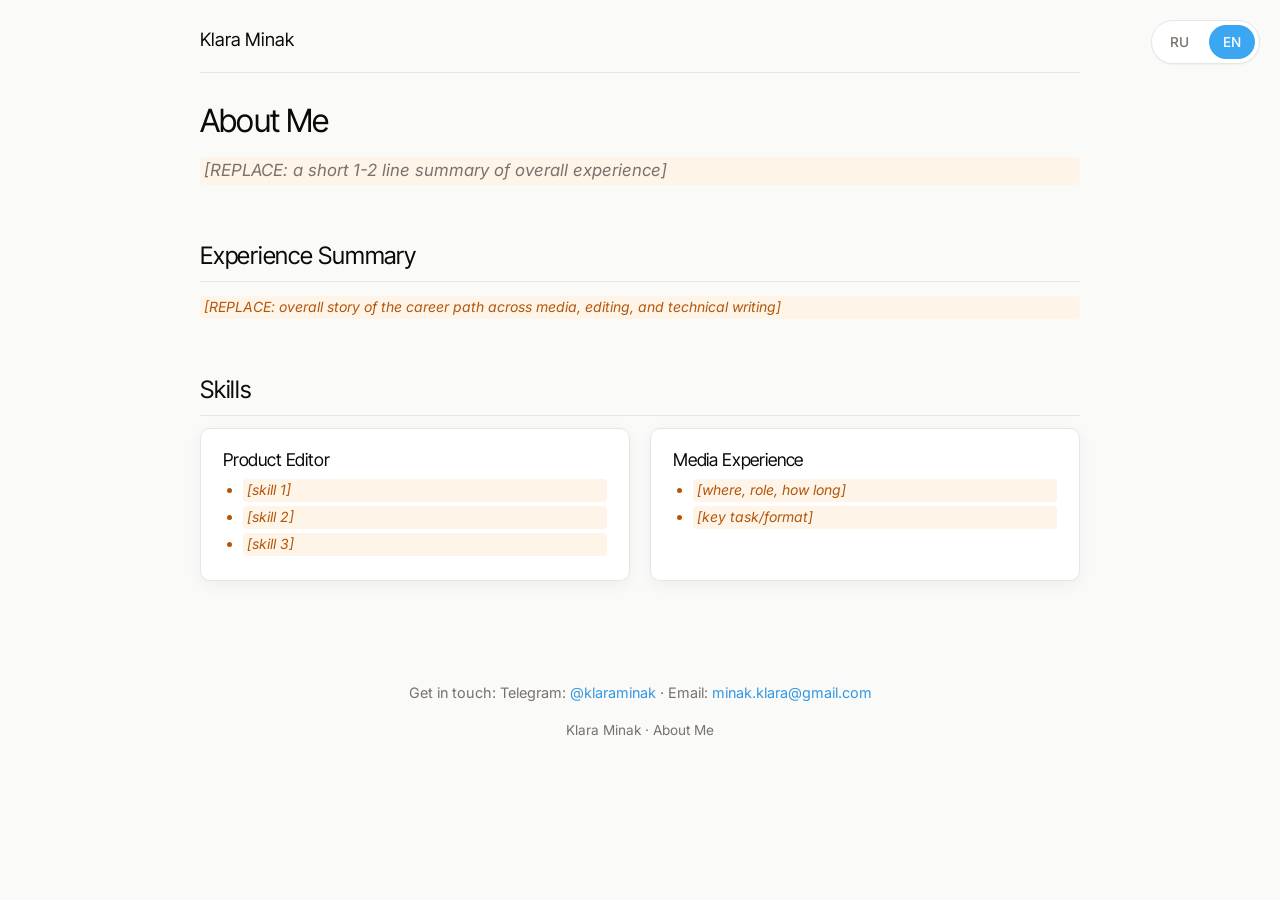
==== about-en.html @ 89993c90 "Shift the sidebar avatar further left toward page center -28px wasn't a noticeable move on wide scre" ====
<!DOCTYPE html>
<html lang="en">
<head>
<meta charset="UTF-8">
<meta name="viewport" content="width=device-width, initial-scale=1.0">
<title>Klara Minak — About Me</title>
<link rel="preconnect" href="https://fonts.googleapis.com">
<link rel="preconnect" href="https://fonts.gstatic.com" crossorigin>
<link href="https://fonts.googleapis.com/css2?family=Inter:wght@400;500;600&family=Inter+Tight:wght@400;500&display=swap" rel="stylesheet">
<link rel="stylesheet" href="styles.css?v=12">
</head>
<body>

<!--
  Working title: "About Me". Holds content not tied to a single role:
  product editor skills, media experience, an overall experience summary.
-->

<div class="lang-switch">
  <a href="about-ru.html">RU</a>
  <a href="about-en.html" class="active">EN</a>
</div>

<header class="cv-header">
  <span class="home-link">Klara Minak</span>
</header>

<main>

  <div class="role-title">
    <h1>About Me</h1>
    <p class="ph">[REPLACE: a short 1-2 line summary of overall experience]</p>
  </div>

  <section id="summary">
    <h2>Experience Summary</h2>
    <p class="ph">[REPLACE: overall story of the career path across media, editing, and technical writing]</p>
  </section>

  <section id="skills">
    <h2>Skills</h2>
    <div class="skills-grid">
      <div class="skill-card">
        <h3>Product Editor</h3>
        <ul>
          <li class="ph">[skill 1]</li>
          <li class="ph">[skill 2]</li>
          <li class="ph">[skill 3]</li>
        </ul>
      </div>
      <div class="skill-card">
        <h3>Media Experience</h3>
        <ul>
          <li class="ph">[where, role, how long]</li>
          <li class="ph">[key task/format]</li>
        </ul>
      </div>
    </div>
  </section>

</main>

<footer class="page-footer">
  <p class="footer-contacts">Get in touch: Telegram: <a href="https://t.me/klaraminak">@klaraminak</a> · Email: <a href="mailto:minak.klara@gmail.com">minak.klara@gmail.com</a></p>
  <p>Klara Minak · About Me</p>
</footer>

</body>
</html>
---- styles.css ----
/*
  Style system adapted from the "Seline Analytics" reference:
  warm stone canvas, flat white cards with hairline borders,
  one cyan accent, pill-shaped controls, Inter Tight display type.
*/

:root {
  --bg: #fafaf9;            /* stone canvas */
  --surface: #ffffff;       /* pure white */
  --border: #e8e6e5;        /* stone border */
  --border-muted: #d6d3d1;  /* stone muted */
  --text: #0c0a09;          /* ink black */
  --text-muted: #78716c;    /* warm gray */
  --text-faint: #a8a29e;    /* ash gray */
  --accent: #3ba6f1;        /* cyan signal */
  --accent-edge: #3398e1;   /* cyan edge */
  --accent-soft: #c1e1f7;   /* sky wash */
  --accent-ink: #ffffff;    /* text on filled accent */

  --shadow-card: 0 4px 16px rgba(0,0,0,0.05);
  --shadow-elevated: 0 12px 45px rgba(17,12,46,0.12);
  --shadow-subtle: 0 1px 2px rgba(0,0,0,0.05);

  --radius-card: 10px;
  --radius-feature: 16px;
  --radius-pill: 9999px;

  --placeholder: #b3560a;
  --placeholder-bg: #fff4e8;

  --font-display: "Inter Tight", "Inter", -apple-system, BlinkMacSystemFont, "Segoe UI", Roboto, sans-serif;
  --font-body: "Inter", -apple-system, BlinkMacSystemFont, "Segoe UI", Roboto, sans-serif;

  --maxw: 880px;

  /* legacy aliases kept for any untouched rule below */
  --radius: var(--radius-card);
  --shadow: var(--shadow-card);
}

@media (prefers-color-scheme: dark) {
  :root {
    --bg: #1c1917;             /* soot canvas */
    --surface: #262220;        /* dark card surface */
    --border: #3a3532;
    --border-muted: #4a443f;
    --text: #fafaf9;
    --text-muted: #a8a29e;
    --text-faint: #78716c;
    --accent: #3ba6f1;
    --accent-edge: #5db8f5;
    --accent-soft: rgba(59, 166, 241, 0.16);
    --accent-ink: #0c0a09;

    --shadow-card: 0 4px 16px rgba(0,0,0,0.35);
    --shadow-elevated: 0 12px 45px rgba(0,0,0,0.5);
    --shadow-subtle: 0 1px 2px rgba(0,0,0,0.4);

    --placeholder: #ffb066;
    --placeholder-bg: #3a2a17;
  }
}

* { box-sizing: border-box; }

body {
  margin: 0;
  padding: 0 20px;
  background: var(--bg);
  color: var(--text);
  font-family: var(--font-body);
  font-size: 14px;
  line-height: 1.64;
}

a { color: var(--accent-edge); text-decoration: none; }
a:hover { text-decoration: underline; }

h1, h2, h3, h4 {
  font-family: var(--font-display);
  font-weight: 400;
  line-height: 1.25;
  letter-spacing: -0.01em;
  margin: 0 0 .5em;
  color: var(--text);
}
h1 { font-size: 2rem; letter-spacing: -0.02em; }
h2 { font-size: 1.5rem; margin-top: 0; }
h3 { font-size: 1.1rem; }

main, .hub-wrap {
  max-width: var(--maxw);
  margin: 0 auto;
  padding-bottom: 60px;
}

section { margin-top: 56px; }
section > h2 {
  padding-bottom: 10px;
  border-bottom: 1px solid var(--border);
}

/* ---------- Placeholder marker ---------- */
.ph {
  color: var(--placeholder);
  background: var(--placeholder-bg);
  border-radius: 4px;
  padding: 0 4px;
  font-style: italic;
}

/* ---------- Hub page ---------- */
.hub-wrap {
  min-height: 100vh;
  display: flex;
  flex-direction: column;
  align-items: center;
  justify-content: center;
  text-align: center;
  gap: 28px;
}

.lang-switch {
  position: fixed;
  top: 20px;
  right: 20px;
  display: flex;
  gap: 6px;
  background: var(--surface);
  border: 1px solid var(--border);
  border-radius: var(--radius-pill);
  padding: 4px;
  box-shadow: var(--shadow-subtle);
}
.lang-switch button,
.lang-switch a {
  border: none;
  background: transparent;
  color: var(--text-muted);
  font-family: var(--font-body);
  font-weight: 500;
  padding: 6px 14px;
  border-radius: var(--radius-pill);
  cursor: pointer;
  font-size: .85rem;
}
.lang-switch a { text-decoration: none; }
.lang-switch button.active,
.lang-switch a.active {
  background: var(--accent);
  color: var(--accent-ink);
}

.avatar {
  width: 128px;
  height: 128px;
  border-radius: 50%;
  object-fit: cover;
  box-shadow: var(--shadow-elevated);
  border: 3px solid var(--surface);
}

.identity h1 { margin-bottom: 6px; }
.identity .contacts { color: var(--text-muted); font-size: .95rem; }

.role-links {
  display: flex;
  gap: 16px;
  flex-wrap: wrap;
  justify-content: center;
}
.role-card {
  display: block;
  padding: 22px 34px;
  border-radius: var(--radius-feature);
  background: var(--surface);
  border: 1px solid var(--border);
  box-shadow: var(--shadow-card);
  font-family: var(--font-display);
  font-size: 1.15rem;
  font-weight: 400;
  color: var(--text);
  transition: transform .15s ease, border-color .15s ease;
}
.role-card:hover {
  transform: translateY(-2px);
  border-color: var(--accent);
  text-decoration: none;
}
.role-card span.sub {
  display: block;
  margin-top: 4px;
  font-family: var(--font-body);
  font-size: .8rem;
  font-weight: 400;
  color: var(--text-muted);
}

[hidden] { display: none !important; }

/* ---------- CV page header ---------- */
.cv-header {
  max-width: var(--maxw);
  margin: 0 auto;
  padding-top: 24px;
  display: flex;
  flex-wrap: wrap;
  gap: 12px;
  justify-content: space-between;
  align-items: center;
  border-bottom: 1px solid var(--border);
  padding-bottom: 18px;
}
.cv-header .home-link {
  font-family: var(--font-display);
  font-weight: 400;
  font-size: 1.15rem;
  color: var(--text);
}
.switchers { display: flex; gap: 14px; flex-wrap: wrap; font-size: .85rem; }
.switchers .group { display: flex; gap: 8px; border: 1px solid var(--border); border-radius: var(--radius-pill); padding: 4px; background: var(--surface); }
.switchers .group a, .switchers .group span { padding: 4px 12px; border-radius: var(--radius-pill); color: var(--text-muted); font-weight: 500; }
.switchers .group a.active, .switchers .group span.active { background: var(--accent); color: var(--accent-ink); }

/* ---------- Sticky right-hand "on this page" table of contents ---------- */
.page-body {
  display: flex;
  justify-content: center;
  align-items: flex-start;
  gap: 32px;
  max-width: calc(var(--maxw) + 190px);
  margin: 0 auto;
}
.page-body main {
  margin: 0;
  flex: 0 1 var(--maxw);
  min-width: 0;
}
.toc {
  position: sticky;
  top: 32px;
  flex: 0 0 140px;
  padding-top: 44px;
}
.toc-avatar {
  display: block;
  width: 104px;
  height: 104px;
  margin: 0 0 20px -48px;
  border-radius: 50%;
  object-fit: cover;
  box-shadow: var(--shadow-card);
  border: 2px solid var(--surface);
}
.toc nav {
  display: flex;
  flex-direction: column;
  gap: 10px;
  font-size: .82rem;
}
.toc a { color: var(--text-muted); }
.toc a:hover { color: var(--accent-edge); text-decoration: none; }

@media (max-width: 700px) {
  .toc { display: none; }
}

.role-title {
  max-width: var(--maxw);
  margin: 28px auto 0;
}
.role-title h1 { font-size: 2rem; letter-spacing: -0.025em; }
.role-title p { color: var(--text-muted); margin: 0; font-size: 1.05rem; }

/* ---------- Experience timeline ---------- */
.timeline {
  list-style: none;
  margin: 0;
  padding: 0;
}
.timeline-item {
  position: relative;
  padding-left: 28px;
  border-left: 2px solid var(--border);
  padding-bottom: 28px;
}
.timeline-item:last-child {
  border-left-color: transparent;
  padding-bottom: 0;
}
.timeline-marker {
  position: absolute;
  left: -7px;
  top: 3px;
  width: 12px;
  height: 12px;
  border-radius: 50%;
  background: var(--accent);
  border: 2px solid var(--bg);
}
.timeline-content h3 {
  margin-bottom: 2px;
}
.timeline-period {
  color: var(--text-muted);
  font-size: .8rem;
  text-transform: uppercase;
  letter-spacing: .04em;
  margin: 0 0 10px;
}
.timeline-content ul {
  margin: 0;
  padding-left: 20px;
}
.timeline-content li {
  margin-bottom: 4px;
}

/* ---------- Skills ---------- */
.skills-grid {
  display: grid;
  grid-template-columns: repeat(auto-fit, minmax(280px, 1fr));
  gap: 20px;
}
.skill-card {
  background: var(--surface);
  border: 1px solid var(--border);
  border-radius: var(--radius-card);
  padding: 20px 22px;
  box-shadow: var(--shadow-card);
}
.skill-card h3 { color: var(--text); }
.skill-card ul { margin: 0; padding-left: 20px; }
.skill-card li { margin-bottom: 4px; }

/* ---------- Cases ---------- */
.case-card {
  background: var(--surface);
  border: 1px solid var(--border);
  border-radius: var(--radius-card);
  padding: 22px 24px;
  margin-bottom: 18px;
  box-shadow: var(--shadow-card);
}
.case-card dl, .ai-example dl { margin: 12px 0 0; }
.case-card dt, .ai-example dt { font-weight: 600; color: var(--accent-edge); margin-top: 10px; font-size: .85rem; text-transform: uppercase; letter-spacing: .04em; }
.case-card dd, .ai-example dd { margin: 4px 0 0; }

/* ---------- Carousel (used for the case-studies block) ---------- */
.carousel {
  position: relative;
}
.carousel-track {
  display: flex;
  overflow-x: auto;
  scroll-snap-type: x mandatory;
  scroll-behavior: smooth;
  gap: 20px;
  scrollbar-width: none;
}
.carousel-track::-webkit-scrollbar { display: none; }
.carousel-track .case-card {
  flex: 0 0 100%;
  scroll-snap-align: start;
  margin-bottom: 0;
}
.carousel-arrow {
  position: absolute;
  top: 50%;
  transform: translateY(-50%);
  z-index: 2;
  width: 36px;
  height: 36px;
  border-radius: var(--radius-pill);
  border: 1px solid var(--border);
  background: var(--surface);
  color: var(--text);
  font-size: 1.2rem;
  line-height: 1;
  cursor: pointer;
  box-shadow: var(--shadow-card);
  display: flex;
  align-items: center;
  justify-content: center;
  padding: 0;
}
.carousel-arrow:hover { border-color: var(--accent); color: var(--accent-edge); }
.carousel-arrow-prev { left: -18px; }
.carousel-arrow-next { right: -18px; }

.carousel-dots {
  display: flex;
  justify-content: center;
  gap: 8px;
  margin-top: 16px;
}
.carousel-dot {
  width: 8px;
  height: 8px;
  border-radius: 50%;
  border: none;
  background: var(--border-muted);
  cursor: pointer;
  padding: 0;
}
.carousel-dot.active { background: var(--accent); }

@media (max-width: 640px) {
  .carousel-arrow { display: none; }
}
.ai-example dl { margin-top: 10px; }
.ai-example dt { margin-top: 20px; }
.ai-example dt:first-child { margin-top: 0; }

/* ---------- Metrics ---------- */
.stats-grid {
  display: grid;
  grid-template-columns: repeat(3, 1fr);
  gap: 20px;
  text-align: center;
}
.stat {
  background: var(--accent-soft);
  border-radius: var(--radius-card);
  padding: 24px 12px;
}
.stat-number {
  display: block;
  font-family: var(--font-display);
  font-size: 2.2rem;
  font-weight: 400;
  letter-spacing: -0.02em;
  color: var(--accent-edge);
}
.stat-label {
  display: block;
  font-size: .9rem;
  color: var(--text-muted);
  margin-top: 4px;
}

/* Featured metrics (completed projects, skills acquired, application areas): big number + compact tag list */
.metric-featured {
  display: flex;
  align-items: center;
  gap: 32px;
  background: var(--accent-soft);
  border-radius: var(--radius-card);
  padding: 28px 30px;
  margin-bottom: 20px;
}
.metric-featured-number {
  flex: 0 0 auto;
  text-align: center;
}
.metric-featured-number .stat-number {
  font-size: 3.4rem;
}
.metric-featured-number .stat-label {
  white-space: nowrap;
}
.metric-featured .project-list {
  flex: 1 1 auto;
  display: flex;
  flex-wrap: wrap;
  gap: 8px;
  list-style: none;
  margin: 0;
  padding: 0;
  border-left: 1px solid var(--border-muted);
  padding-left: 28px;
}
.metric-featured .project-list li {
  background: var(--surface);
  border: 1px solid var(--border);
  border-radius: var(--radius-pill);
  padding: 6px 14px;
  font-size: .85rem;
  color: var(--text);
}

@media (max-width: 640px) {
  .metric-featured {
    flex-direction: column;
    align-items: flex-start;
    gap: 18px;
  }
  .metric-featured-number { text-align: left; }
  .metric-featured .project-list {
    border-left: none;
    padding-left: 0;
    padding-top: 18px;
    border-top: 1px solid var(--border-muted);
  }
}

/* ---------- AI section ---------- */
.ai-intro {
  background: var(--accent-soft);
  border-radius: var(--radius-card);
  padding: 18px 22px;
  margin-bottom: 20px;
}
.ai-intro strong { color: var(--accent-edge); }
.ai-examples-grid {
  display: grid;
  grid-template-columns: repeat(2, 1fr);
  gap: 18px;
}
.ai-example {
  background: var(--surface);
  border: 1px solid var(--border);
  border-radius: var(--radius-card);
  padding: 18px 20px;
  box-shadow: var(--shadow-card);
}
.ai-example .tag {
  display: inline-block;
  font-size: .75rem;
  font-weight: 600;
  text-transform: uppercase;
  letter-spacing: .04em;
  color: var(--accent-edge);
  margin-bottom: 6px;
  background: var(--accent-soft);
  padding: 2px 8px;
  border-radius: var(--radius-pill);
}

/* ---------- Salary ---------- */
.salary-box {
  background: var(--surface);
  border: 1px solid var(--border);
  border-radius: var(--radius-card);
  padding: 24px 26px;
  box-shadow: var(--shadow-card);
}
.salary-box table {
  width: 100%;
  border-collapse: collapse;
  margin-top: 12px;
}
.salary-box th, .salary-box td {
  text-align: left;
  padding: 8px 10px;
  border-bottom: 1px solid var(--border);
  font-size: .95rem;
}
.salary-box th { color: var(--text-muted); font-weight: 600; }

.salary-list {
  margin: 0;
  padding-left: 20px;
  font-size: 1.05rem;
}
.salary-list li { margin-bottom: 10px; }
.salary-list li:last-child { margin-bottom: 0; }

footer.page-footer {
  max-width: var(--maxw);
  margin: 40px auto 20px;
  text-align: center;
  color: var(--text-muted);
  font-size: .85rem;
}
.footer-contacts {
  margin: 0 0 6px;
  font-size: .9rem;
}

@media (max-width: 640px) {
  .skills-grid, .stats-grid, .ai-examples-grid { grid-template-columns: 1fr; }
  .cv-header { flex-direction: column; align-items: flex-start; }
}
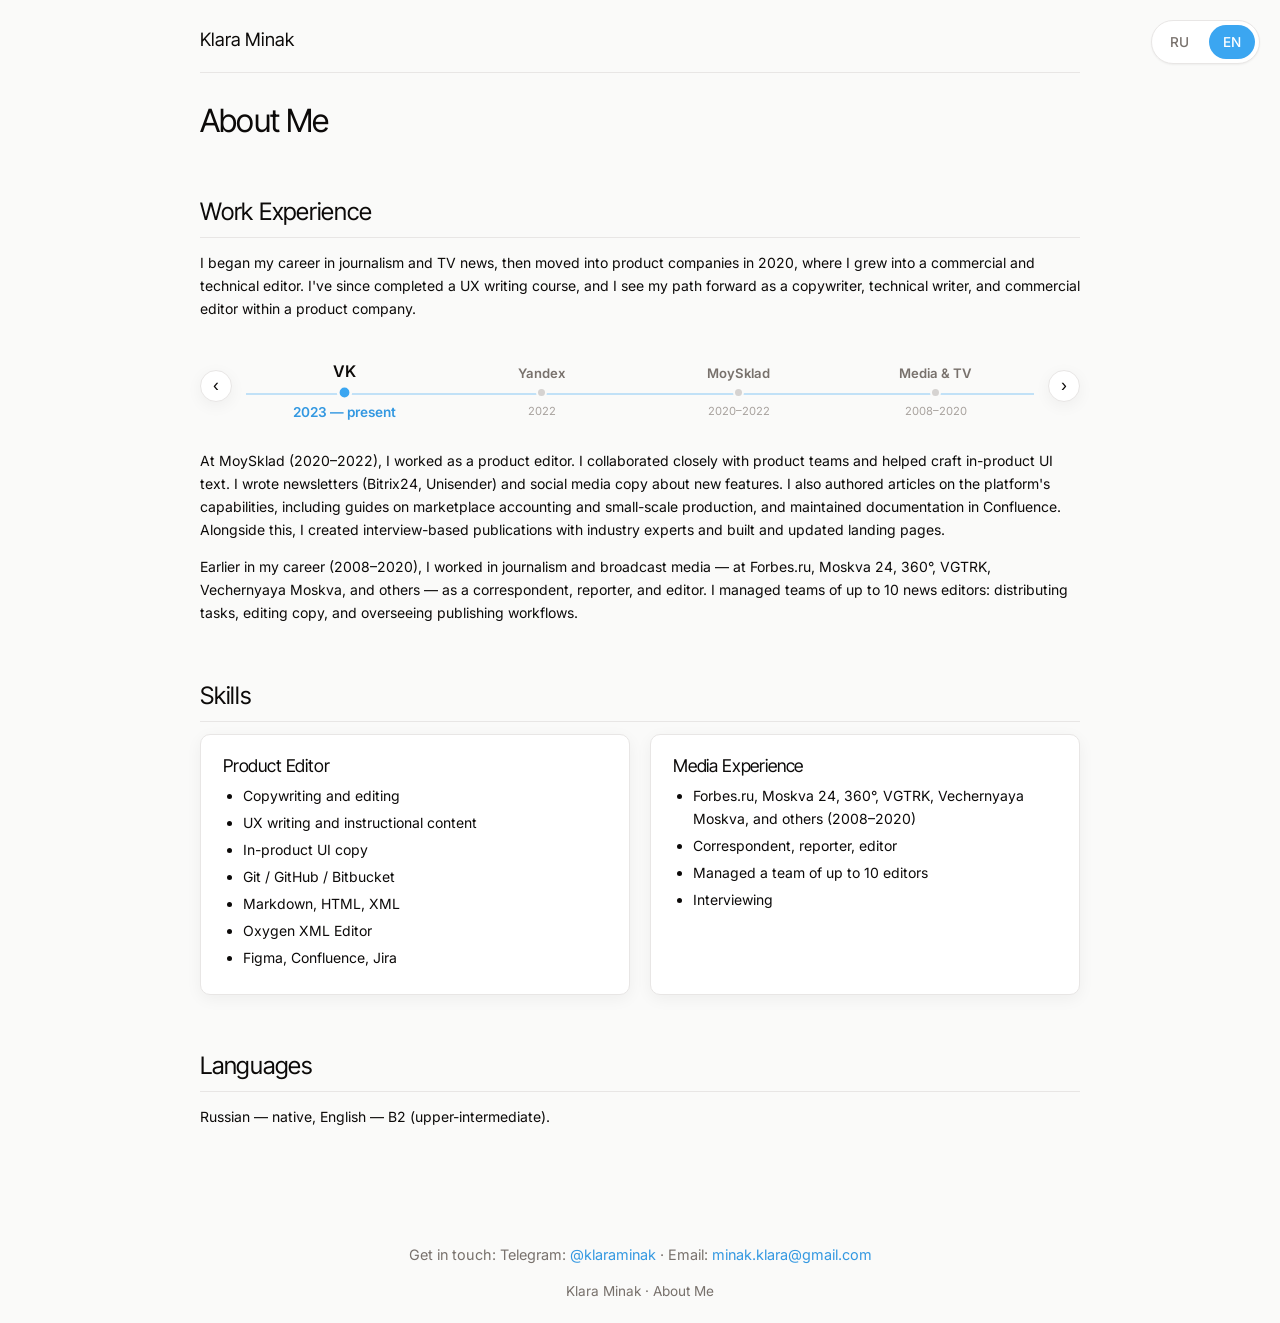
==== commit aa00f5d5: "Fill in About Me: career summary, MoySklad/media prose, and a horizontal career timeline Content tra" ====
--- a/about-en.html
+++ b/about-en.html
@@ -7,7 +7,7 @@
 <link rel="preconnect" href="https://fonts.googleapis.com">
 <link rel="preconnect" href="https://fonts.gstatic.com" crossorigin>
 <link href="https://fonts.googleapis.com/css2?family=Inter:wght@400;500;600&family=Inter+Tight:wght@400;500&display=swap" rel="stylesheet">
-<link rel="stylesheet" href="styles.css?v=12">
+<link rel="stylesheet" href="styles.css?v=16">
 </head>
 <body>
 
@@ -29,12 +29,43 @@
 
   <div class="role-title">
     <h1>About Me</h1>
-    <p class="ph">[REPLACE: a short 1-2 line summary of overall experience]</p>
   </div>
 
   <section id="summary">
-    <h2>Experience Summary</h2>
-    <p class="ph">[REPLACE: overall story of the career path across media, editing, and technical writing]</p>
+    <h2>Work Experience</h2>
+    <p>I began my career in journalism and TV news, then moved into product companies in 2020, where I grew into a commercial and technical editor. I've since completed a UX writing course, and I see my path forward as a copywriter, technical writer, and commercial editor within a product company.</p>
+
+    <div class="career-timeline" id="career-timeline">
+      <button class="career-nav-btn career-nav-prev" type="button" aria-label="Previous role">‹</button>
+      <div class="career-timeline-track">
+        <div class="career-timeline-line"></div>
+        <button class="career-point active" type="button">
+          <span class="career-point-company">VK</span>
+          <span class="career-point-dot"></span>
+          <span class="career-point-year">2023 — present</span>
+        </button>
+        <button class="career-point" type="button">
+          <span class="career-point-company">Yandex</span>
+          <span class="career-point-dot"></span>
+          <span class="career-point-year">2022</span>
+        </button>
+        <button class="career-point" type="button">
+          <span class="career-point-company">MoySklad</span>
+          <span class="career-point-dot"></span>
+          <span class="career-point-year">2020–2022</span>
+        </button>
+        <button class="career-point" type="button">
+          <span class="career-point-company">Media & TV</span>
+          <span class="career-point-dot"></span>
+          <span class="career-point-year">2008–2020</span>
+        </button>
+      </div>
+      <button class="career-nav-btn career-nav-next" type="button" aria-label="Next role">›</button>
+    </div>
+
+    <p>At MoySklad (2020–2022), I worked as a product editor. I collaborated closely with product teams and helped craft in-product UI text. I wrote newsletters (Bitrix24, Unisender) and social media copy about new features. I also authored articles on the platform's capabilities, including guides on marketplace accounting and small-scale production, and maintained documentation in Confluence. Alongside this, I created interview-based publications with industry experts and built and updated landing pages.</p>
+
+    <p>Earlier in my career (2008–2020), I worked in journalism and broadcast media — at Forbes.ru, Moskva 24, 360°, VGTRK, Vechernyaya Moskva, and others — as a correspondent, reporter, and editor. I managed teams of up to 10 news editors: distributing tasks, editing copy, and overseeing publishing workflows.</p>
   </section>
 
   <section id="skills">
@@ -43,19 +74,30 @@
       <div class="skill-card">
         <h3>Product Editor</h3>
         <ul>
-          <li class="ph">[skill 1]</li>
-          <li class="ph">[skill 2]</li>
-          <li class="ph">[skill 3]</li>
+          <li>Copywriting and editing</li>
+          <li>UX writing and instructional content</li>
+          <li>In-product UI copy</li>
+          <li>Git / GitHub / Bitbucket</li>
+          <li>Markdown, HTML, XML</li>
+          <li>Oxygen XML Editor</li>
+          <li>Figma, Confluence, Jira</li>
         </ul>
       </div>
       <div class="skill-card">
         <h3>Media Experience</h3>
         <ul>
-          <li class="ph">[where, role, how long]</li>
-          <li class="ph">[key task/format]</li>
+          <li>Forbes.ru, Moskva 24, 360°, VGTRK, Vechernyaya Moskva, and others (2008–2020)</li>
+          <li>Correspondent, reporter, editor</li>
+          <li>Managed a team of up to 10 editors</li>
+          <li>Interviewing</li>
         </ul>
       </div>
     </div>
+  </section>
+
+  <section id="languages">
+    <h2>Languages</h2>
+    <p>Russian — native, English — B2 (upper-intermediate).</p>
   </section>
 
 </main>
@@ -65,5 +107,6 @@
   <p>Klara Minak · About Me</p>
 </footer>
 
+<script src="script.js?v=2"></script>
 </body>
 </html>
--- a/styles.css
+++ b/styles.css
@@ -244,13 +244,34 @@
 }
 .toc-avatar {
   display: block;
-  width: 104px;
-  height: 104px;
-  margin: 0 0 20px -48px;
+  width: 72px;
+  height: 72px;
+  margin: 0 0 20px;
   border-radius: 50%;
   object-fit: cover;
   box-shadow: var(--shadow-card);
   border: 2px solid var(--surface);
+  cursor: zoom-in;
+}
+
+/* ---------- Avatar lightbox ---------- */
+.lightbox-overlay {
+  position: fixed;
+  inset: 0;
+  background: rgba(12, 10, 9, 0.75);
+  display: flex;
+  align-items: center;
+  justify-content: center;
+  z-index: 1000;
+  padding: 24px;
+  cursor: zoom-out;
+}
+.lightbox-overlay[hidden] { display: none; }
+.lightbox-image {
+  max-width: min(440px, 90vw);
+  max-height: 85vh;
+  border-radius: var(--radius-card);
+  box-shadow: var(--shadow-elevated);
 }
 .toc nav {
   display: flex;
@@ -314,6 +335,115 @@
 }
 .timeline-content li {
   margin-bottom: 4px;
+}
+
+/* ---------- Horizontal career timeline (About page) ---------- */
+.career-timeline {
+  display: flex;
+  align-items: center;
+  gap: 10px;
+  margin: 28px 0;
+}
+.career-nav-btn {
+  flex: 0 0 auto;
+  width: 32px;
+  height: 32px;
+  border-radius: var(--radius-pill);
+  border: 1px solid var(--border);
+  background: var(--surface);
+  color: var(--text);
+  font-size: 1.1rem;
+  line-height: 1;
+  cursor: pointer;
+  display: flex;
+  align-items: center;
+  justify-content: center;
+  padding: 0;
+  box-shadow: var(--shadow-card);
+}
+.career-nav-btn:hover {
+  border-color: var(--accent);
+  color: var(--accent-edge);
+}
+.career-timeline-track {
+  position: relative;
+  flex: 1;
+  display: flex;
+  justify-content: space-between;
+  padding: 0 4px;
+}
+.career-timeline-line {
+  position: absolute;
+  left: 4px;
+  right: 4px;
+  top: 44px;
+  height: 2px;
+  background: var(--accent-soft);
+}
+.career-point {
+  position: relative;
+  z-index: 1;
+  flex: 1 1 0;
+  min-width: 0;
+  display: flex;
+  flex-direction: column;
+  align-items: center;
+  background: none;
+  border: none;
+  padding: 0;
+  cursor: pointer;
+  font-family: inherit;
+  color: inherit;
+}
+.career-point-company {
+  display: flex;
+  align-items: flex-end;
+  justify-content: center;
+  height: 32px;
+  font-size: .82rem;
+  font-weight: 600;
+  color: var(--text-muted);
+  text-align: center;
+  white-space: nowrap;
+  transition: font-size .15s ease, color .15s ease;
+}
+.career-point-dot {
+  width: 11px;
+  height: 11px;
+  margin: 6px 0;
+  border-radius: 50%;
+  background: var(--border-muted);
+  border: 2px solid var(--bg);
+  transition: background .15s ease, transform .15s ease;
+}
+.career-point-year {
+  display: flex;
+  align-items: flex-start;
+  justify-content: center;
+  height: 18px;
+  font-size: .7rem;
+  color: var(--text-faint);
+  white-space: nowrap;
+  transition: font-size .15s ease, color .15s ease;
+}
+.career-point.active .career-point-company {
+  font-size: 1rem;
+  color: var(--text);
+}
+.career-point.active .career-point-dot {
+  background: var(--accent);
+  transform: scale(1.4);
+}
+.career-point.active .career-point-year {
+  font-size: .85rem;
+  font-weight: 600;
+  color: var(--accent-edge);
+}
+
+@media (max-width: 640px) {
+  .career-point-company { font-size: .7rem; }
+  .career-point-year { font-size: .62rem; }
+  .career-timeline { gap: 4px; }
 }
 
 /* ---------- Skills ---------- */
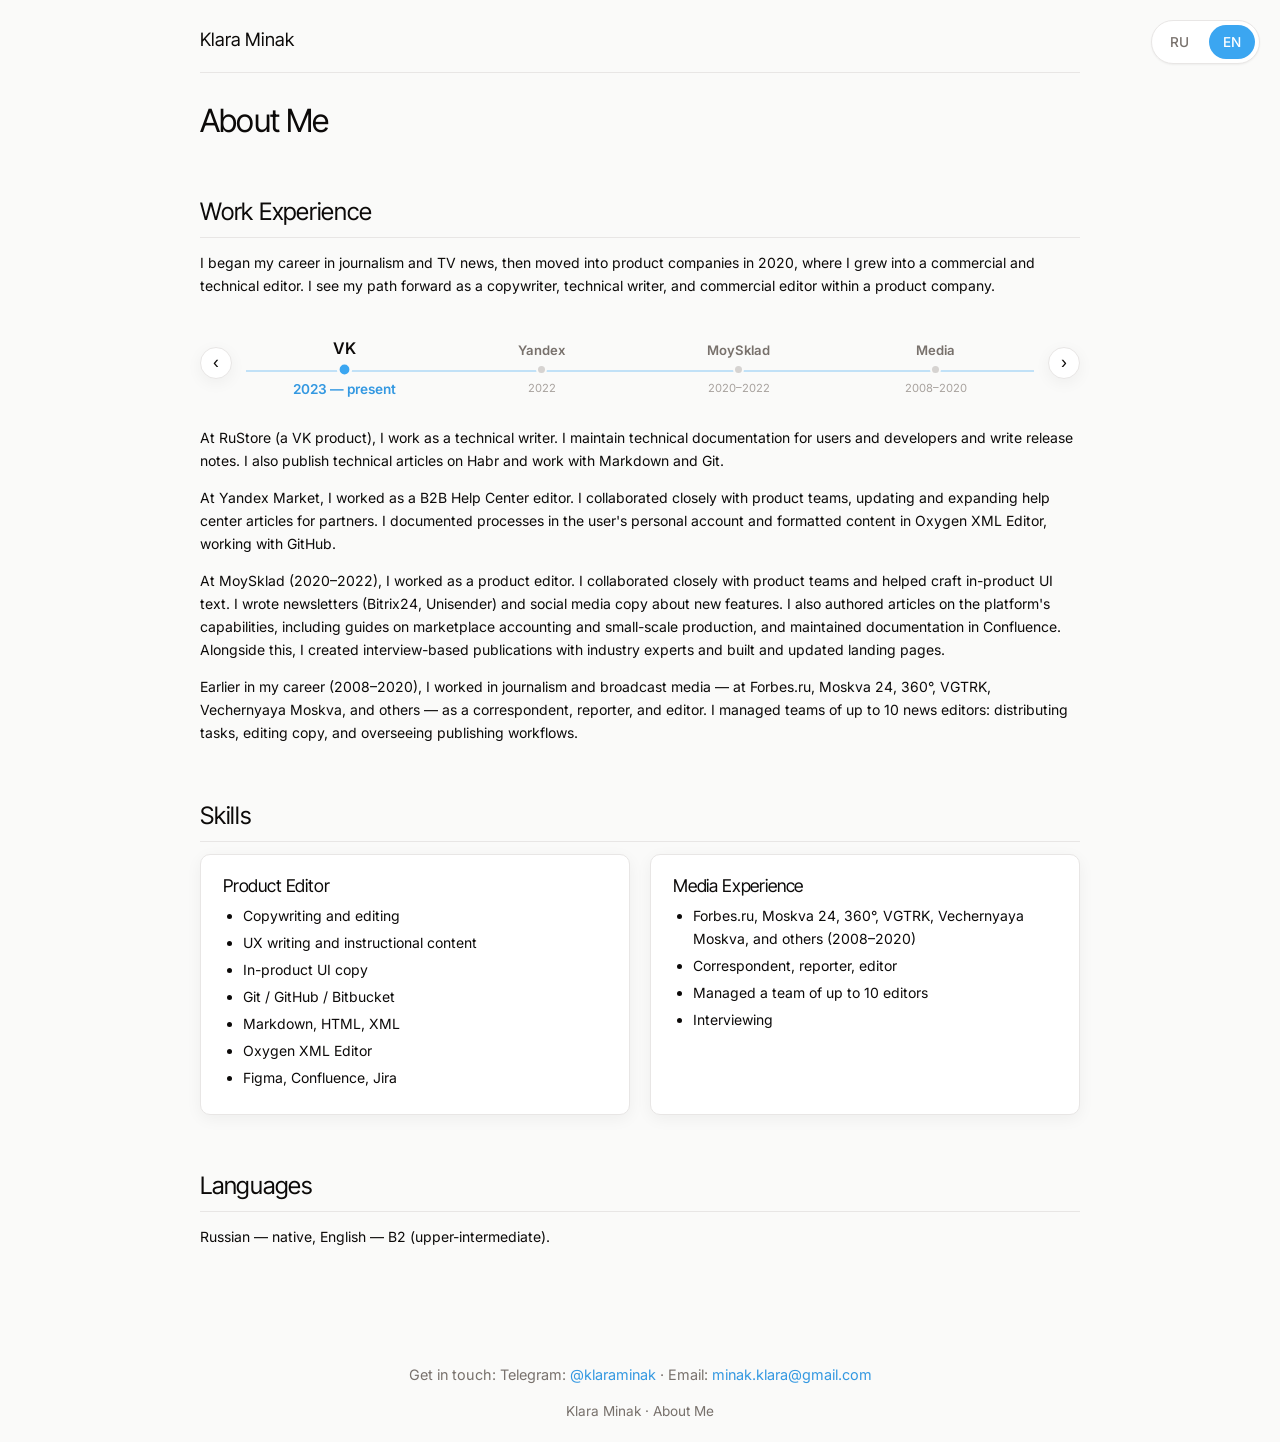
==== commit d3811c6a: "Trim About page copy; add VK/Yandex prose; disambiguate RuStore on tech-writer page About page (RU+E" ====
--- a/about-en.html
+++ b/about-en.html
@@ -7,7 +7,7 @@
 <link rel="preconnect" href="https://fonts.googleapis.com">
 <link rel="preconnect" href="https://fonts.gstatic.com" crossorigin>
 <link href="https://fonts.googleapis.com/css2?family=Inter:wght@400;500;600&family=Inter+Tight:wght@400;500&display=swap" rel="stylesheet">
-<link rel="stylesheet" href="styles.css?v=16">
+<link rel="stylesheet" href="styles.css?v=17">
 </head>
 <body>
 
@@ -33,7 +33,7 @@
 
   <section id="summary">
     <h2>Work Experience</h2>
-    <p>I began my career in journalism and TV news, then moved into product companies in 2020, where I grew into a commercial and technical editor. I've since completed a UX writing course, and I see my path forward as a copywriter, technical writer, and commercial editor within a product company.</p>
+    <p>I began my career in journalism and TV news, then moved into product companies in 2020, where I grew into a commercial and technical editor. I see my path forward as a copywriter, technical writer, and commercial editor within a product company.</p>
 
     <div class="career-timeline" id="career-timeline">
       <button class="career-nav-btn career-nav-prev" type="button" aria-label="Previous role">‹</button>
@@ -55,13 +55,17 @@
           <span class="career-point-year">2020–2022</span>
         </button>
         <button class="career-point" type="button">
-          <span class="career-point-company">Media & TV</span>
+          <span class="career-point-company">Media</span>
           <span class="career-point-dot"></span>
           <span class="career-point-year">2008–2020</span>
         </button>
       </div>
       <button class="career-nav-btn career-nav-next" type="button" aria-label="Next role">›</button>
     </div>
+
+    <p>At RuStore (a VK product), I work as a technical writer. I maintain technical documentation for users and developers and write release notes. I also publish technical articles on Habr and work with Markdown and Git.</p>
+
+    <p>At Yandex Market, I worked as a B2B Help Center editor. I collaborated closely with product teams, updating and expanding help center articles for partners. I documented processes in the user's personal account and formatted content in Oxygen XML Editor, working with GitHub.</p>
 
     <p>At MoySklad (2020–2022), I worked as a product editor. I collaborated closely with product teams and helped craft in-product UI text. I wrote newsletters (Bitrix24, Unisender) and social media copy about new features. I also authored articles on the platform's capabilities, including guides on marketplace accounting and small-scale production, and maintained documentation in Confluence. Alongside this, I created interview-based publications with industry experts and built and updated landing pages.</p>
 
@@ -107,6 +111,6 @@
   <p>Klara Minak · About Me</p>
 </footer>
 
-<script src="script.js?v=2"></script>
+<script src="script.js?v=3"></script>
 </body>
 </html>
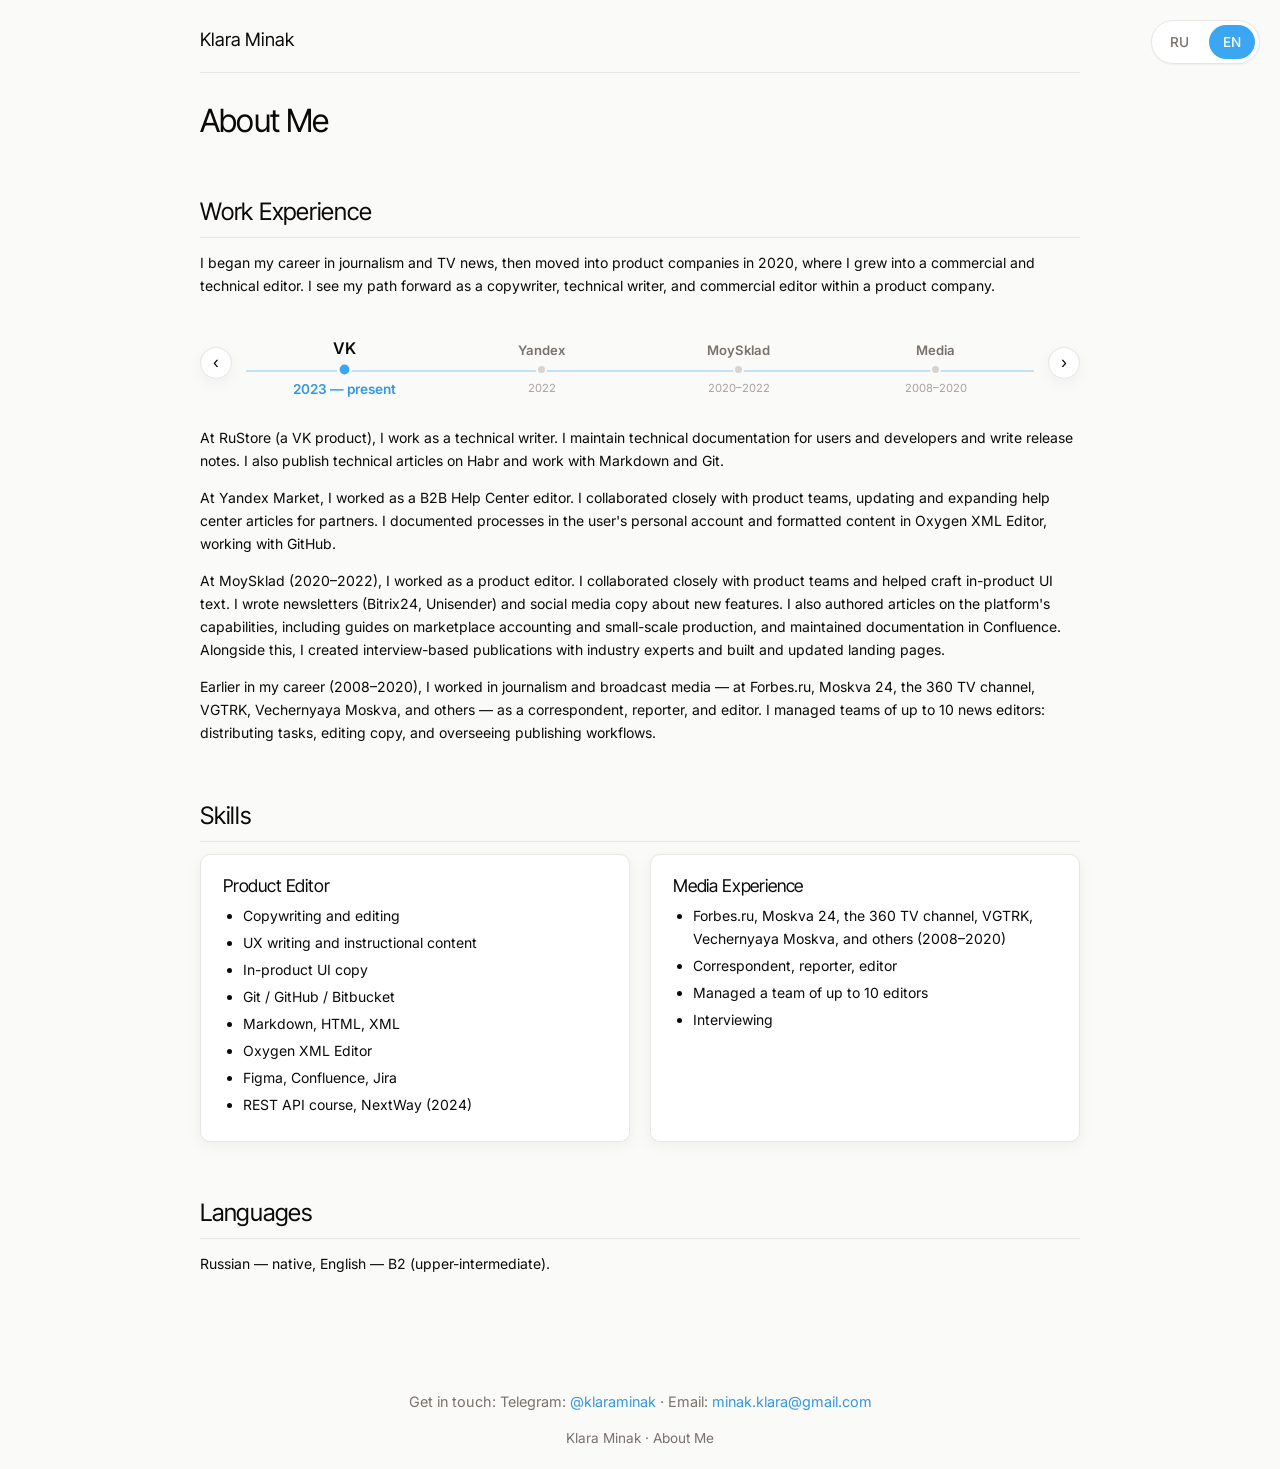
==== commit 0ffe4048: "Drop degree sign from '360' channel name; add REST API course to skills '360°' -> 'телеканал 360' / " ====
--- a/about-en.html
+++ b/about-en.html
@@ -69,7 +69,7 @@
 
     <p>At MoySklad (2020–2022), I worked as a product editor. I collaborated closely with product teams and helped craft in-product UI text. I wrote newsletters (Bitrix24, Unisender) and social media copy about new features. I also authored articles on the platform's capabilities, including guides on marketplace accounting and small-scale production, and maintained documentation in Confluence. Alongside this, I created interview-based publications with industry experts and built and updated landing pages.</p>
 
-    <p>Earlier in my career (2008–2020), I worked in journalism and broadcast media — at Forbes.ru, Moskva 24, 360°, VGTRK, Vechernyaya Moskva, and others — as a correspondent, reporter, and editor. I managed teams of up to 10 news editors: distributing tasks, editing copy, and overseeing publishing workflows.</p>
+    <p>Earlier in my career (2008–2020), I worked in journalism and broadcast media — at Forbes.ru, Moskva 24, the 360 TV channel, VGTRK, Vechernyaya Moskva, and others — as a correspondent, reporter, and editor. I managed teams of up to 10 news editors: distributing tasks, editing copy, and overseeing publishing workflows.</p>
   </section>
 
   <section id="skills">
@@ -85,12 +85,13 @@
           <li>Markdown, HTML, XML</li>
           <li>Oxygen XML Editor</li>
           <li>Figma, Confluence, Jira</li>
+          <li>REST API course, NextWay (2024)</li>
         </ul>
       </div>
       <div class="skill-card">
         <h3>Media Experience</h3>
         <ul>
-          <li>Forbes.ru, Moskva 24, 360°, VGTRK, Vechernyaya Moskva, and others (2008–2020)</li>
+          <li>Forbes.ru, Moskva 24, the 360 TV channel, VGTRK, Vechernyaya Moskva, and others (2008–2020)</li>
           <li>Correspondent, reporter, editor</li>
           <li>Managed a team of up to 10 editors</li>
           <li>Interviewing</li>
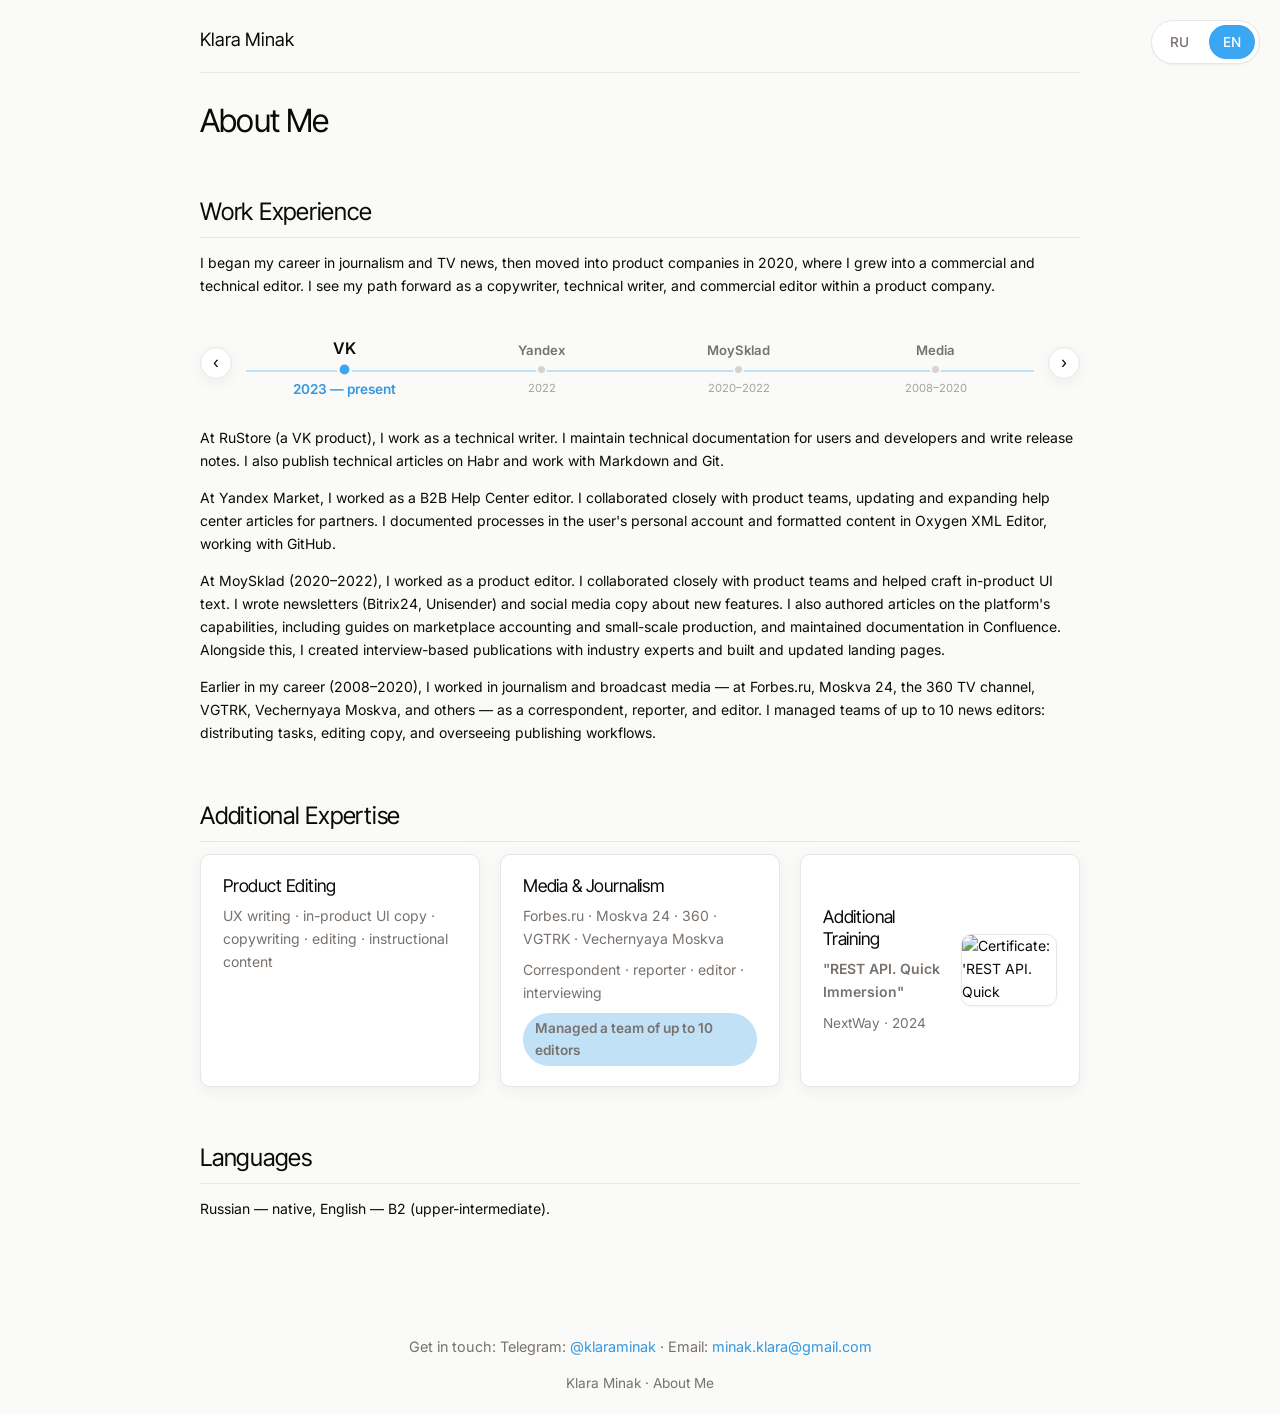
==== commit c26bea02: "Replace About page 'Навыки' skills-grid with 'Дополнительная экспертиза' Three cards instead of a to" ====
--- a/about-en.html
+++ b/about-en.html
@@ -7,7 +7,7 @@
 <link rel="preconnect" href="https://fonts.googleapis.com">
 <link rel="preconnect" href="https://fonts.gstatic.com" crossorigin>
 <link href="https://fonts.googleapis.com/css2?family=Inter:wght@400;500;600&family=Inter+Tight:wght@400;500&display=swap" rel="stylesheet">
-<link rel="stylesheet" href="styles.css?v=17">
+<link rel="stylesheet" href="styles.css?v=18">
 </head>
 <body>
 
@@ -72,30 +72,28 @@
     <p>Earlier in my career (2008–2020), I worked in journalism and broadcast media — at Forbes.ru, Moskva 24, the 360 TV channel, VGTRK, Vechernyaya Moskva, and others — as a correspondent, reporter, and editor. I managed teams of up to 10 news editors: distributing tasks, editing copy, and overseeing publishing workflows.</p>
   </section>
 
-  <section id="skills">
-    <h2>Skills</h2>
-    <div class="skills-grid">
-      <div class="skill-card">
-        <h3>Product Editor</h3>
-        <ul>
-          <li>Copywriting and editing</li>
-          <li>UX writing and instructional content</li>
-          <li>In-product UI copy</li>
-          <li>Git / GitHub / Bitbucket</li>
-          <li>Markdown, HTML, XML</li>
-          <li>Oxygen XML Editor</li>
-          <li>Figma, Confluence, Jira</li>
-          <li>REST API course, NextWay (2024)</li>
-        </ul>
+  <section id="expertise">
+    <h2>Additional Expertise</h2>
+    <div class="expertise-grid">
+      <div class="skill-card expertise-card">
+        <h3>Product Editing</h3>
+        <p>UX writing · in-product UI copy · copywriting · editing · instructional content</p>
       </div>
-      <div class="skill-card">
-        <h3>Media Experience</h3>
-        <ul>
-          <li>Forbes.ru, Moskva 24, the 360 TV channel, VGTRK, Vechernyaya Moskva, and others (2008–2020)</li>
-          <li>Correspondent, reporter, editor</li>
-          <li>Managed a team of up to 10 editors</li>
-          <li>Interviewing</li>
-        </ul>
+
+      <div class="skill-card expertise-card">
+        <h3>Media & Journalism</h3>
+        <p>Forbes.ru · Moskva 24 · 360 · VGTRK · Vechernyaya Moskva</p>
+        <p>Correspondent · reporter · editor · interviewing</p>
+        <p class="expertise-highlight">Managed a team of up to 10 editors</p>
+      </div>
+
+      <div class="skill-card expertise-card expertise-card-course">
+        <div class="expertise-course-info">
+          <h3>Additional Training</h3>
+          <p class="expertise-course-name">"REST API. Quick Immersion"</p>
+          <p class="expertise-course-meta">NextWay · 2024</p>
+        </div>
+        <img class="cert-thumb" src="assets/certificate-rest-api.jpg" alt="Certificate: 'REST API. Quick Immersion', NextWay, 2024">
       </div>
     </div>
   </section>
@@ -112,6 +110,6 @@
   <p>Klara Minak · About Me</p>
 </footer>
 
-<script src="script.js?v=3"></script>
+<script src="script.js?v=4"></script>
 </body>
 </html>
--- a/styles.css
+++ b/styles.css
@@ -463,6 +463,62 @@
 .skill-card ul { margin: 0; padding-left: 20px; }
 .skill-card li { margin-bottom: 4px; }
 
+/* ---------- Additional expertise (About page) ---------- */
+.expertise-grid {
+  display: grid;
+  grid-template-columns: repeat(auto-fit, minmax(240px, 1fr));
+  gap: 20px;
+}
+.expertise-card p {
+  margin: 0 0 8px;
+  color: var(--text-muted);
+}
+.expertise-card p:last-child { margin-bottom: 0; }
+.expertise-highlight {
+  display: inline-block;
+  margin-top: 4px;
+  padding: 4px 12px;
+  border-radius: var(--radius-pill);
+  background: var(--accent-soft);
+  color: var(--accent-edge);
+  font-weight: 600;
+  font-size: .85rem;
+}
+.expertise-card-course {
+  display: flex;
+  align-items: center;
+  gap: 18px;
+}
+.expertise-course-info { flex: 1 1 auto; min-width: 0; }
+.expertise-course-name {
+  color: var(--text);
+  font-weight: 600;
+  margin: 0 0 4px;
+}
+.expertise-course-meta {
+  color: var(--text-muted);
+  font-size: .85rem;
+  margin: 0;
+}
+.cert-thumb {
+  flex: 0 0 auto;
+  width: 96px;
+  height: 72px;
+  object-fit: cover;
+  border-radius: var(--radius-card);
+  border: 1px solid var(--border);
+  box-shadow: var(--shadow-subtle);
+  cursor: zoom-in;
+}
+
+@media (max-width: 640px) {
+  .expertise-card-course {
+    flex-direction: column;
+    align-items: flex-start;
+  }
+  .cert-thumb { width: 140px; height: 105px; }
+}
+
 /* ---------- Cases ---------- */
 .case-card {
   background: var(--surface);
